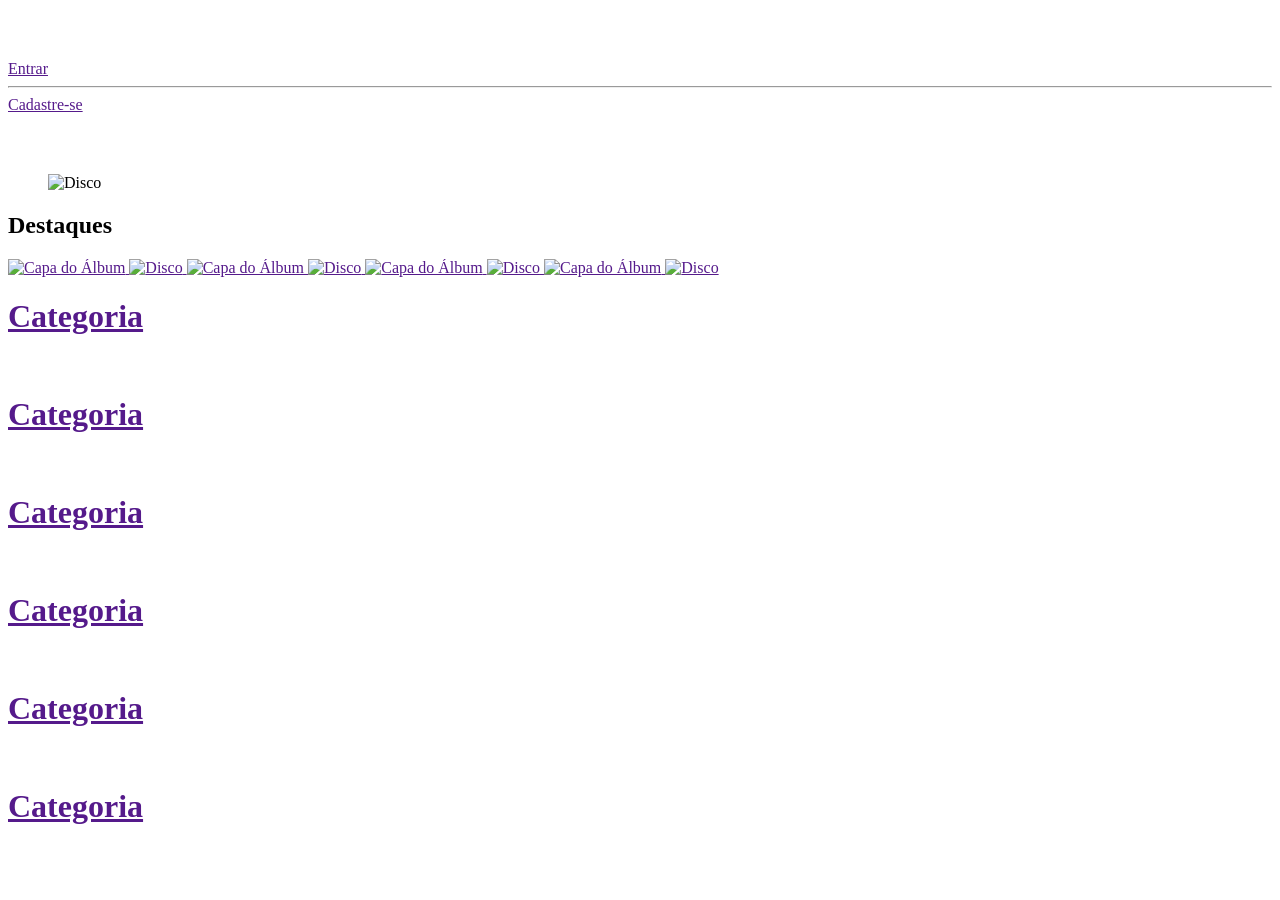
==== index.html @ eae00b63 "Add index.html com a estrutura da página principal" ====
<!DOCTYPE html>
<html lang="pt-br">

<head>
    <meta charset="UTF-8">
    <meta name="viewport" content="width=device-width, initial-scale=1.0">

    <title>Disco</title>
</head>

<body>

    <header>
        <figure>
            <img src="src/icons/Menu.svg" alt="Menu">
        </figure>

        <section class="conta">
            <section class="login">
                <a href="">Entrar</a>
                <hr>
                <a href="">Cadastre-se</a>
            </section>

            <figure>
                <img src="src/icons/Carrinho.svg" alt="Carrinho">
            </figure>
        </section>
    </header>

    <figure>
        <img src="" alt="Disco">
    </figure>

    <section class="hero">

        <h1>Destaques</h1>

        <nav>

            <a href="" class="hero-disco">
                <img src="" alt="Capa do Álbum">
                <img src="" alt="Disco">
            </a>

            <a href="" class="hero-disco">
                <img src="" alt="Capa do Álbum">
                <img src="" alt="Disco">
            </a>

            <a href="" class="hero-disco">
                <img src="" alt="Capa do Álbum">
                <img src="" alt="Disco">
            </a>

            <a href="" class="hero-disco">
                <img src="" alt="Capa do Álbum">
                <img src="" alt="Disco">
            </a>

        </nav>

    </section>

    <main class="categorias">

        <a href="" class="categoria">
            <h1>Categoria</h1>
            <img src="" alt="">
        </a>

        <a href="" class="categoria">
            <h1>Categoria</h1>
            <img src="" alt="">
        </a>

        <a href="" class="categoria">
            <h1>Categoria</h1>
            <img src="" alt="">
        </a>

        <a href="" class="categoria">
            <h1>Categoria</h1>
            <img src="" alt="">
        </a>

        <a href="" class="categoria">
            <h1>Categoria</h1>
            <img src="" alt="">
        </a>

        <a href="" class="categoria">
            <h1>Categoria</h1>
            <img src="" alt="">
        </a>
    </main>

</body>

</html>
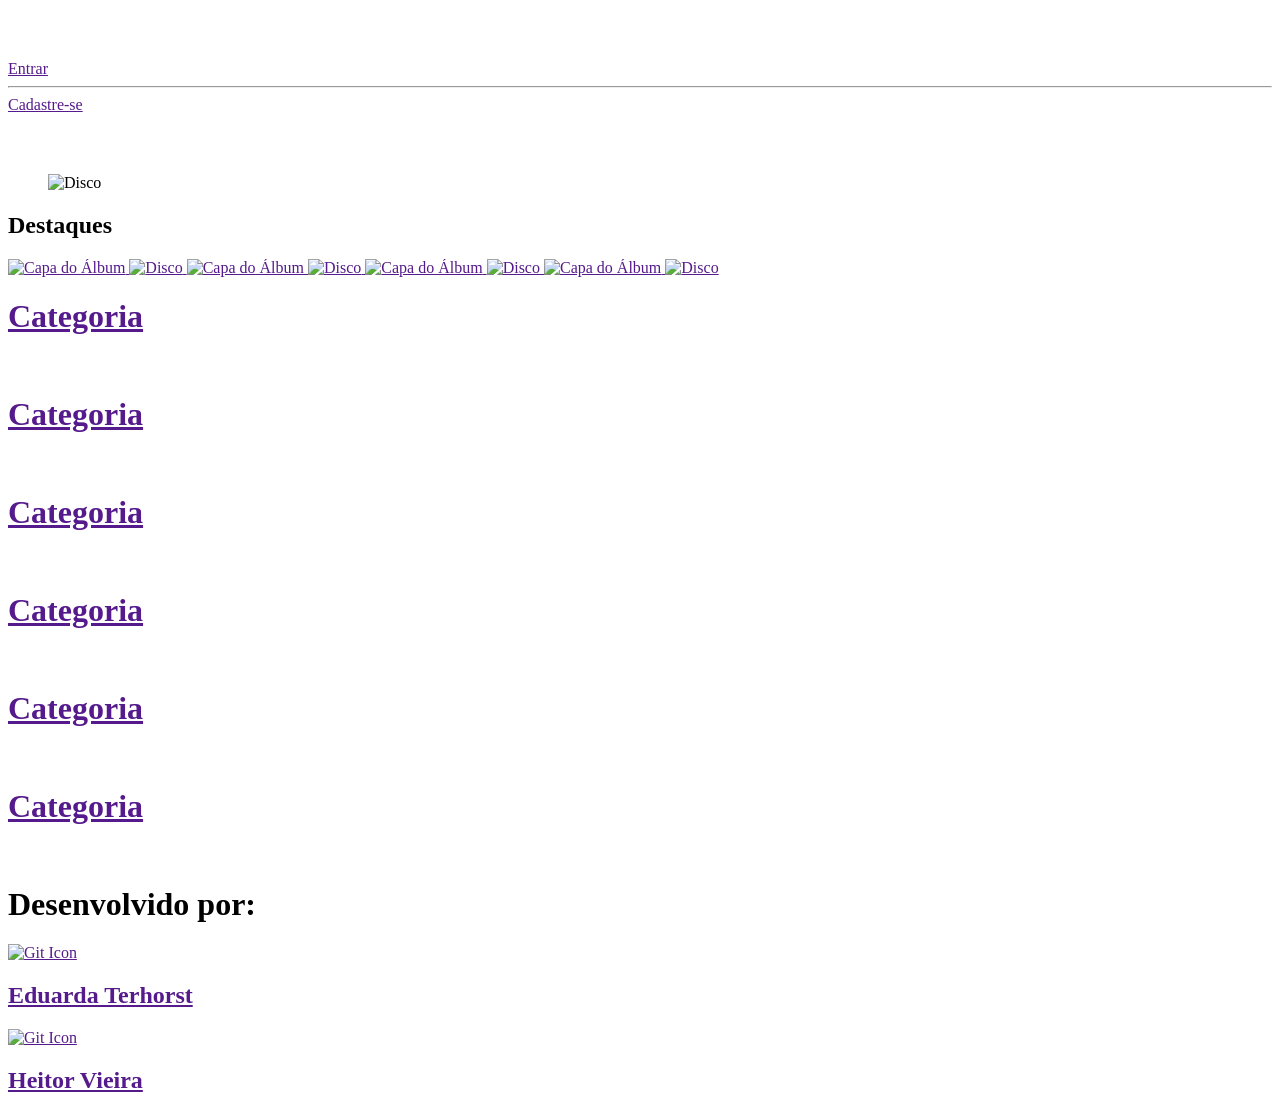
==== commit 5d55f3e9: "Add tag footer no indext.html" ====
--- a/index.html
+++ b/index.html
@@ -95,6 +95,24 @@
         </a>
     </main>
 
+    <footer>
+        <h1>Desenvolvido por:</h1>
+
+        <section class="devs">
+
+            <a href="" class="dev-card">
+                <img src="" alt="Git Icon">
+                <h2>Eduarda Terhorst</h2>
+            </a>
+
+            <a href="" class="dev-card">
+                <img src="" alt="Git Icon">
+                <h2>Heitor Vieira</h2>
+            </a>
+
+        </section>
+    </footer>
+
 </body>
 
 </html>
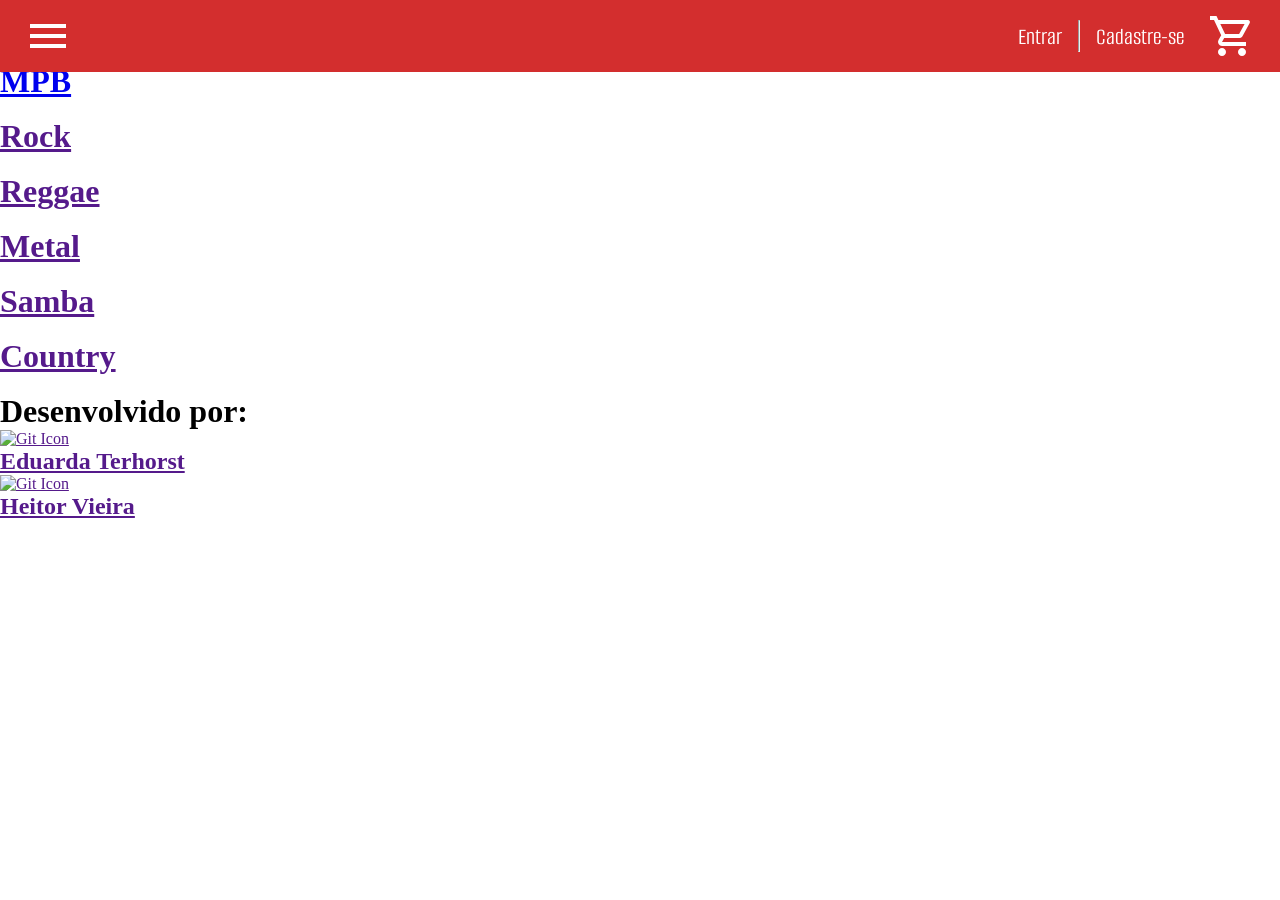
==== commit 0b260bcc: "Feat: Estilização do Cabeçalho da página principal; Fix: Inserção da classe na figura do disco; Fix:" ====
--- a/index.html
+++ b/index.html
@@ -4,6 +4,7 @@
 <head>
     <meta charset="UTF-8">
     <meta name="viewport" content="width=device-width, initial-scale=1.0">
+    <link rel="stylesheet" href="src/styles/index.css">
 
     <title>Disco</title>
 </head>
@@ -28,7 +29,7 @@
         </section>
     </header>
 
-    <figure>
+    <figure class="disco">
         <img src="" alt="Disco">
     </figure>
 
@@ -64,33 +65,33 @@
 
     <main class="categorias">
 
-        <a href="" class="categoria">
-            <h1>Categoria</h1>
+        <a href="categorias.html" class="categoria">
+            <h1>MPB</h1>
             <img src="" alt="">
         </a>
 
         <a href="" class="categoria">
-            <h1>Categoria</h1>
+            <h1>Rock</h1>
             <img src="" alt="">
         </a>
 
         <a href="" class="categoria">
-            <h1>Categoria</h1>
+            <h1>Reggae</h1>
             <img src="" alt="">
         </a>
 
         <a href="" class="categoria">
-            <h1>Categoria</h1>
+            <h1>Metal</h1>
             <img src="" alt="">
         </a>
 
         <a href="" class="categoria">
-            <h1>Categoria</h1>
+            <h1>Samba</h1>
             <img src="" alt="">
         </a>
 
         <a href="" class="categoria">
-            <h1>Categoria</h1>
+            <h1>Country</h1>
             <img src="" alt="">
         </a>
     </main>
--- a/src/styles/index.css
+++ b/src/styles/index.css
@@ -0,0 +1,82 @@
+@import url('https://fonts.googleapis.com/css2?family=Alumni+Sans:ital,wght@0,100..900;1,100..900&display=swap');
+
+:root {
+
+    --main-red: #D32E2E;
+    --background-sand: #F9E7BF;
+
+    --bold: Fugaz One;
+    --light: Alumni Sans;
+
+}
+
+
+* {
+    margin: 0;
+    padding: 0;
+    box-sizing: border-box;
+}
+
+
+header {
+
+    width: 100dvw;
+    height: 8dvh;
+
+    padding: 0.75rem 1.5rem;
+
+    position: fixed;
+
+    display: flex;
+    flex-direction: row;
+
+    justify-content: space-between;
+    align-items: center;
+
+    background-color: var(--main-red);
+
+    figure {
+
+        height: 3rem;
+        width: 3rem;
+
+        img {
+            height: 100%;
+            width: 100%;
+        }
+
+    }
+
+    .conta {
+
+        display: flex;
+        flex-direction: row;
+
+        align-items: center;
+
+        gap: 1.5rem;
+
+        .login {
+
+            display: flex;
+            flex-direction: row;
+
+            align-items: center;
+
+            gap: 1rem;
+
+            a{
+                color: white;
+                text-decoration: none;
+                font-size: 1.5rem;
+                font-family: var(--light);
+            }
+
+            hr{
+                height: 2rem;
+            }
+
+        }
+
+    }
+}
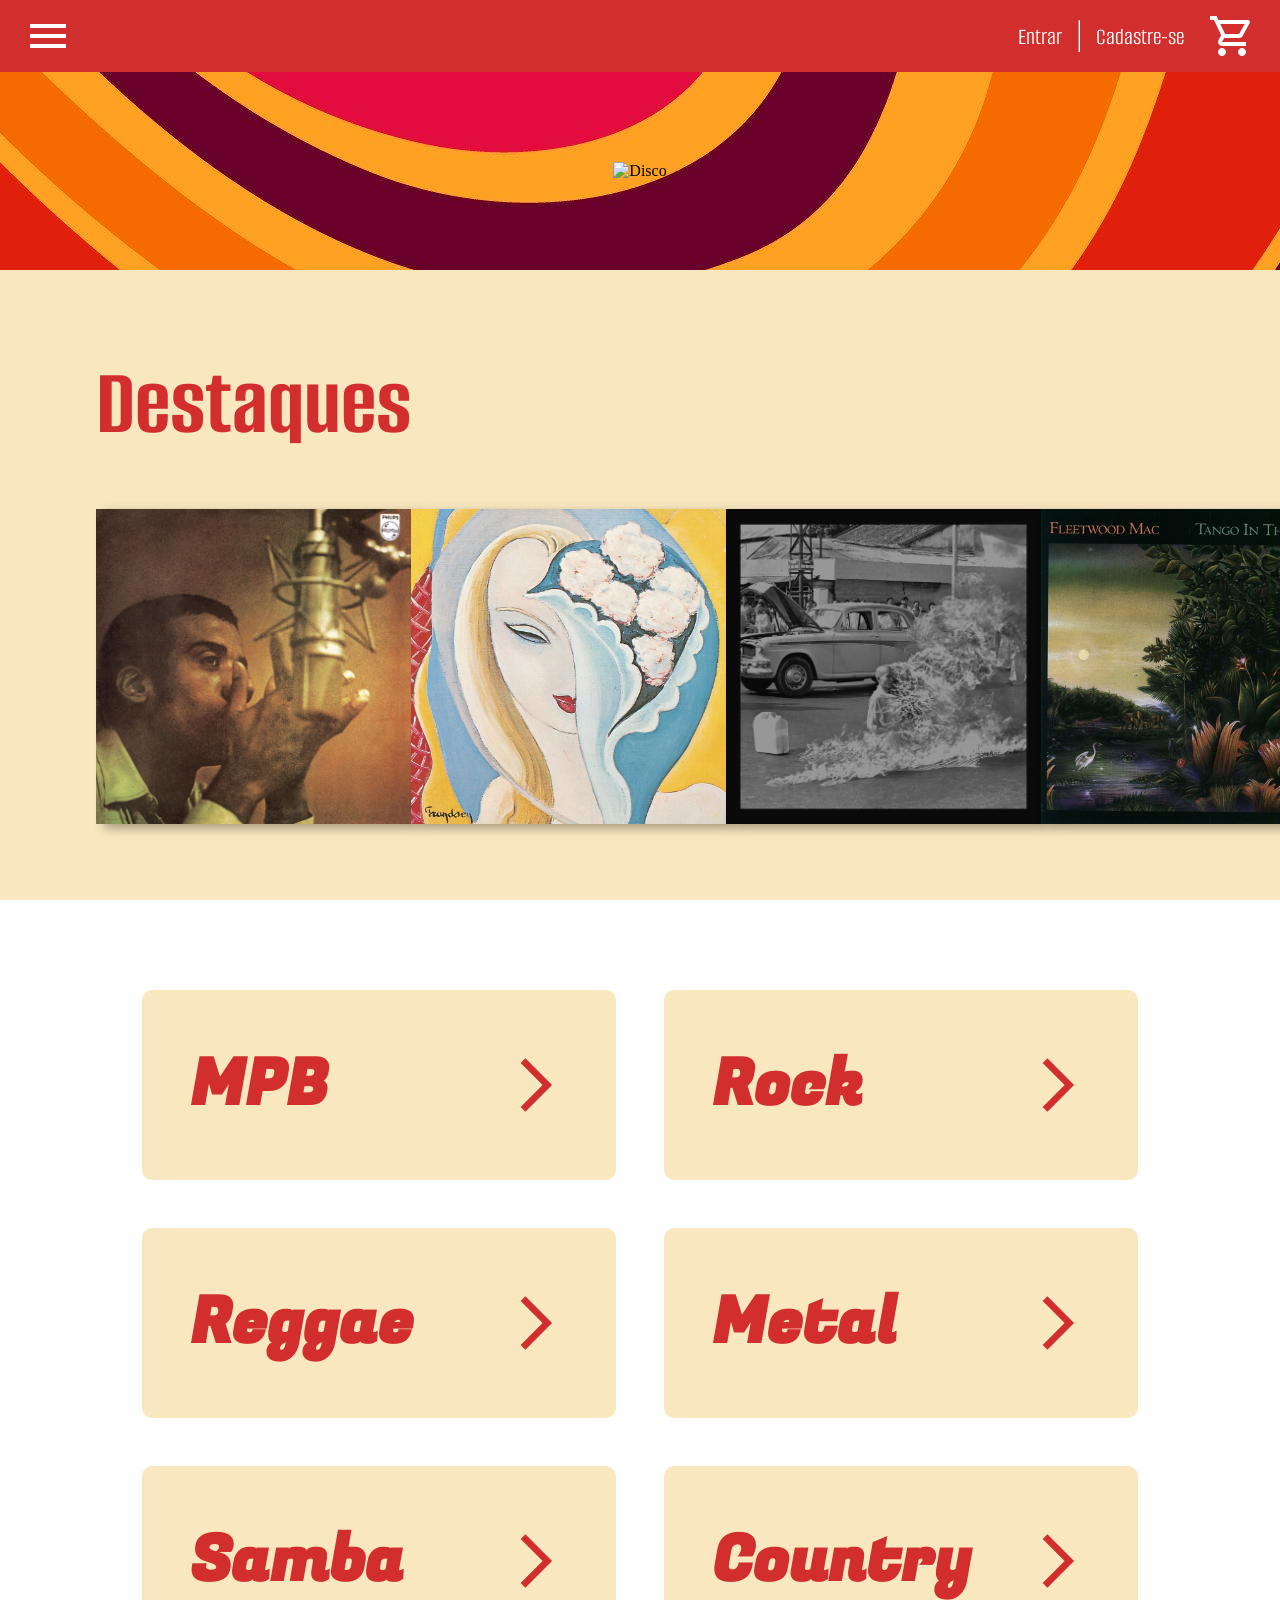
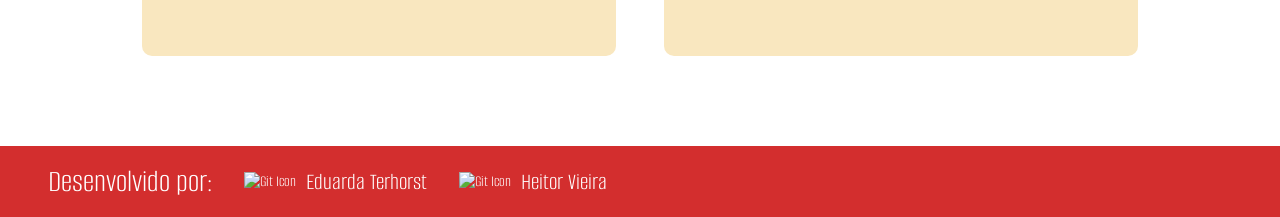
==== commit bb9290f5: "Fix: Reorganização dos arquivos; Feat: Criação do arquivo categoria.html; Fix: Ajustes de acessibili" ====
--- a/index.html
+++ b/index.html
@@ -4,7 +4,7 @@
 <head>
     <meta charset="UTF-8">
     <meta name="viewport" content="width=device-width, initial-scale=1.0">
-    <link rel="stylesheet" href="src/styles/index.css">
+    <link rel="stylesheet" href="src/index.css">
 
     <title>Disco</title>
 </head>
@@ -12,9 +12,11 @@
 <body>
 
     <header>
-        <figure>
-            <img src="src/icons/Menu.svg" alt="Menu">
-        </figure>
+        <a href="">
+            <figure>
+                <img src="src/icons/Menu.svg" alt="Menu">
+            </figure>
+        </a>
 
         <section class="conta">
             <section class="login">
@@ -23,13 +25,15 @@
                 <a href="">Cadastre-se</a>
             </section>
 
-            <figure>
-                <img src="src/icons/Carrinho.svg" alt="Carrinho">
-            </figure>
+            <a href="">
+                <figure>
+                    <img src="src/icons/Carrinho.svg" alt="Carrinho">
+                </figure>
+            </a>
         </section>
     </header>
 
-    <figure class="disco">
+    <figure class="logo">
         <img src="" alt="Disco">
     </figure>
 
@@ -40,23 +44,25 @@
         <nav>
 
             <a href="" class="hero-disco">
-                <img src="" alt="Capa do Álbum">
-                <img src="" alt="Disco">
+                <img class="hero-disco-capa" src="src\covers\Força Bruta - Jorge Ben Jor.jpg" alt="Capa do Álbum">
+                <img class="hero-disco-disco" src="src/general/DiscoMockup.png" alt="Disco">
             </a>
 
             <a href="" class="hero-disco">
-                <img src="" alt="Capa do Álbum">
-                <img src="" alt="Disco">
+                <img class="hero-disco-capa" src="src\covers\Layla - Derek and The Dominos.jpg" alt="Capa do Álbum">
+                <img class="hero-disco-disco" src="src/general/DiscoMockup.png" alt="Disco">
             </a>
 
             <a href="" class="hero-disco">
-                <img src="" alt="Capa do Álbum">
-                <img src="" alt="Disco">
+                <img class="hero-disco-capa" src="src\covers\Rage Against The Machine - Rage Against The Machine.jpg"
+                    alt="Capa do Álbum">
+                <img class="hero-disco-disco" src="src/general/DiscoMockup.png" alt="Disco">
             </a>
 
             <a href="" class="hero-disco">
-                <img src="" alt="Capa do Álbum">
-                <img src="" alt="Disco">
+                <img class="hero-disco-disco" src="src/general/DiscoMockup.png" alt="Disco">
+                <img class="hero-disco-capa" src="src\covers\Tango In The Night - Fleetwood Mac.jpg"
+                    alt="Capa do Álbum">
             </a>
 
         </nav>
@@ -67,32 +73,44 @@
 
         <a href="categorias.html" class="categoria">
             <h1>MPB</h1>
-            <img src="" alt="">
+            <svg xmlns="http://www.w3.org/2000/svg" height="24px" viewBox="0 -960 960 960">
+                <path d="m321-80-71-71 329-329-329-329 71-71 400 400L321-80Z" />
+            </svg>
         </a>
 
         <a href="" class="categoria">
             <h1>Rock</h1>
-            <img src="" alt="">
+            <svg xmlns="http://www.w3.org/2000/svg" height="24px" viewBox="0 -960 960 960">
+                <path d="m321-80-71-71 329-329-329-329 71-71 400 400L321-80Z" />
+            </svg>
         </a>
 
         <a href="" class="categoria">
             <h1>Reggae</h1>
-            <img src="" alt="">
+            <svg xmlns="http://www.w3.org/2000/svg" height="24px" viewBox="0 -960 960 960">
+                <path d="m321-80-71-71 329-329-329-329 71-71 400 400L321-80Z" />
+            </svg>
         </a>
 
         <a href="" class="categoria">
             <h1>Metal</h1>
-            <img src="" alt="">
+            <svg xmlns="http://www.w3.org/2000/svg" height="24px" viewBox="0 -960 960 960">
+                <path d="m321-80-71-71 329-329-329-329 71-71 400 400L321-80Z" />
+            </svg>
         </a>
 
         <a href="" class="categoria">
             <h1>Samba</h1>
-            <img src="" alt="">
+            <svg xmlns="http://www.w3.org/2000/svg" height="24px" viewBox="0 -960 960 960">
+                <path d="m321-80-71-71 329-329-329-329 71-71 400 400L321-80Z" />
+            </svg>
         </a>
 
         <a href="" class="categoria">
             <h1>Country</h1>
-            <img src="" alt="">
+            <svg xmlns="http://www.w3.org/2000/svg" height="24px" viewBox="0 -960 960 960">
+                <path d="m321-80-71-71 329-329-329-329 71-71 400 400L321-80Z" />
+            </svg>
         </a>
     </main>
 
--- a/src/index.css
+++ b/src/index.css
@@ -0,0 +1,299 @@
+@import url('https://fonts.googleapis.com/css2?family=Alumni+Sans:ital,wght@0,100..900;1,100..900&family=Fugaz+One&display=swap');
+
+:root {
+
+    --main-red: #D32E2E;
+    --background-sand: #F9E7BF;
+
+    --bold: Fugaz One;
+    --light: Alumni Sans;
+
+}
+
+
+* {
+    margin: 0;
+    padding: 0;
+    box-sizing: border-box;
+}
+
+body {
+    background-image: url("./general/Background.jpg");
+    background-attachment: fixed;
+}
+
+
+header {
+
+    width: 100%;
+    height: 8vh;
+
+    padding: 0.75rem 1.5rem;
+
+    position: fixed;
+
+    z-index: 99;
+
+    display: flex;
+    flex-direction: row;
+
+    justify-content: space-between;
+    align-items: center;
+
+    background-color: var(--main-red);
+
+    figure {
+
+        height: 3rem;
+        width: 3rem;
+
+        img {
+            height: 100%;
+            width: 100%;
+        }
+
+    }
+
+    .conta {
+
+        display: flex;
+        flex-direction: row;
+
+        align-items: center;
+
+        gap: 1.5rem;
+
+        .login {
+
+            display: flex;
+            flex-direction: row;
+
+            align-items: center;
+
+            gap: 1rem;
+
+            a {
+                color: white;
+                text-decoration: none;
+                font-size: 1.5rem;
+                font-family: var(--light);
+            }
+
+            hr {
+                height: 2rem;
+            }
+
+        }
+
+    }
+}
+
+.logo{
+    height: 30vh;
+
+    padding-top: 8dvh;
+
+    display: flex;
+    flex-direction: row;
+
+    justify-content: center;
+    align-items: center;
+}
+
+.hero {
+    width: 100%;
+    height: 70vh;
+
+    display: flex;
+    flex-direction: column;
+    justify-content: center;
+
+    gap: 3rem;
+
+    padding: 0rem 6rem;
+
+    background-color: var(--background-sand);
+
+    h1 {
+        font-family: var(--light);
+        font-size: 6rem;
+        color: var(--main-red);
+    }
+
+    nav {
+        height: 50%;
+        width: 80vw;
+
+        display: flex;
+        flex-direction: row;
+
+        justify-content: space-between;
+
+
+    }
+}
+
+.hero-disco {
+
+    position: relative;
+
+    height: 100%;
+    aspect-ratio: 1;
+
+    display: flex;
+    flex-direction: row;
+
+    .hero-disco-capa {
+        position: relative;
+        z-index: 2;
+
+        box-shadow: 8px 4px 10px rgba(0, 0, 0, 0.35);
+    }
+
+    .hero-disco-disco {
+
+        position: absolute;
+
+        top: 0;
+        left: 0;
+
+        height: 100%;
+
+        transform: translateX(30%);
+
+    }
+
+}
+
+.hero-disco:hover {
+
+    position: relative;
+    top: -8px;
+    left: -4px;
+
+    z-index: 3;
+
+    .hero-disco-capa {
+        position: relative;
+        z-index: 4;
+
+        box-shadow: 12px 8px 10px rgba(0, 0, 0, 0.35);
+    }
+
+    .hero-disco-disco {
+
+        position: absolute;
+
+        top: 0;
+        left: 0;
+
+        height: 100%;
+
+        transform: translateX(40%);
+
+
+    }
+
+}
+
+.categorias {
+
+    width: 100%;
+
+    display: flex;
+    justify-content: center;
+    align-items: center;
+
+    flex-wrap: wrap;
+
+    gap: 3rem;
+
+    padding: 10vh 0rem;
+
+    .categoria {
+
+        width: 37vw;
+
+        border-radius: 10px;
+
+        padding: 3rem;
+
+        display: flex;
+        align-items: center;
+        justify-content: space-between;
+
+        background-color: var(--background-sand);
+
+        text-decoration: none;
+
+        h1 {
+            font-family: var(--bold);
+            font-size: 4rem;
+
+            color: var(--main-red);
+        }
+
+        svg {
+
+            height: 4rem;
+            fill: var(--main-red);
+
+        }
+
+
+    }
+}
+
+.categoria:hover {
+
+    position: relative;
+    top: -8px;
+    left: -4px;
+
+    box-shadow: 0px 4px 10px rgba(0, 0, 0, 0.35);
+}
+
+footer {
+
+    padding: 1rem 3rem;
+    flex-direction: row;
+
+    display: flex;
+    flex-direction: row;
+
+    align-items: center;
+
+    gap: 2rem;
+
+    background-color: var(--main-red);
+
+    .devs {
+
+        display: flex;
+        flex-direction: row;
+
+        gap: 2rem;
+
+        .dev-card {
+
+            gap: 10px;
+
+            text-decoration: none;
+
+        }
+    }
+
+}
+
+footer * {
+
+    display: flex;
+    flex-direction: row;
+
+    align-items: center;
+
+    color: white;
+
+    font-family: var(--light);
+    font-weight: 300;
+}
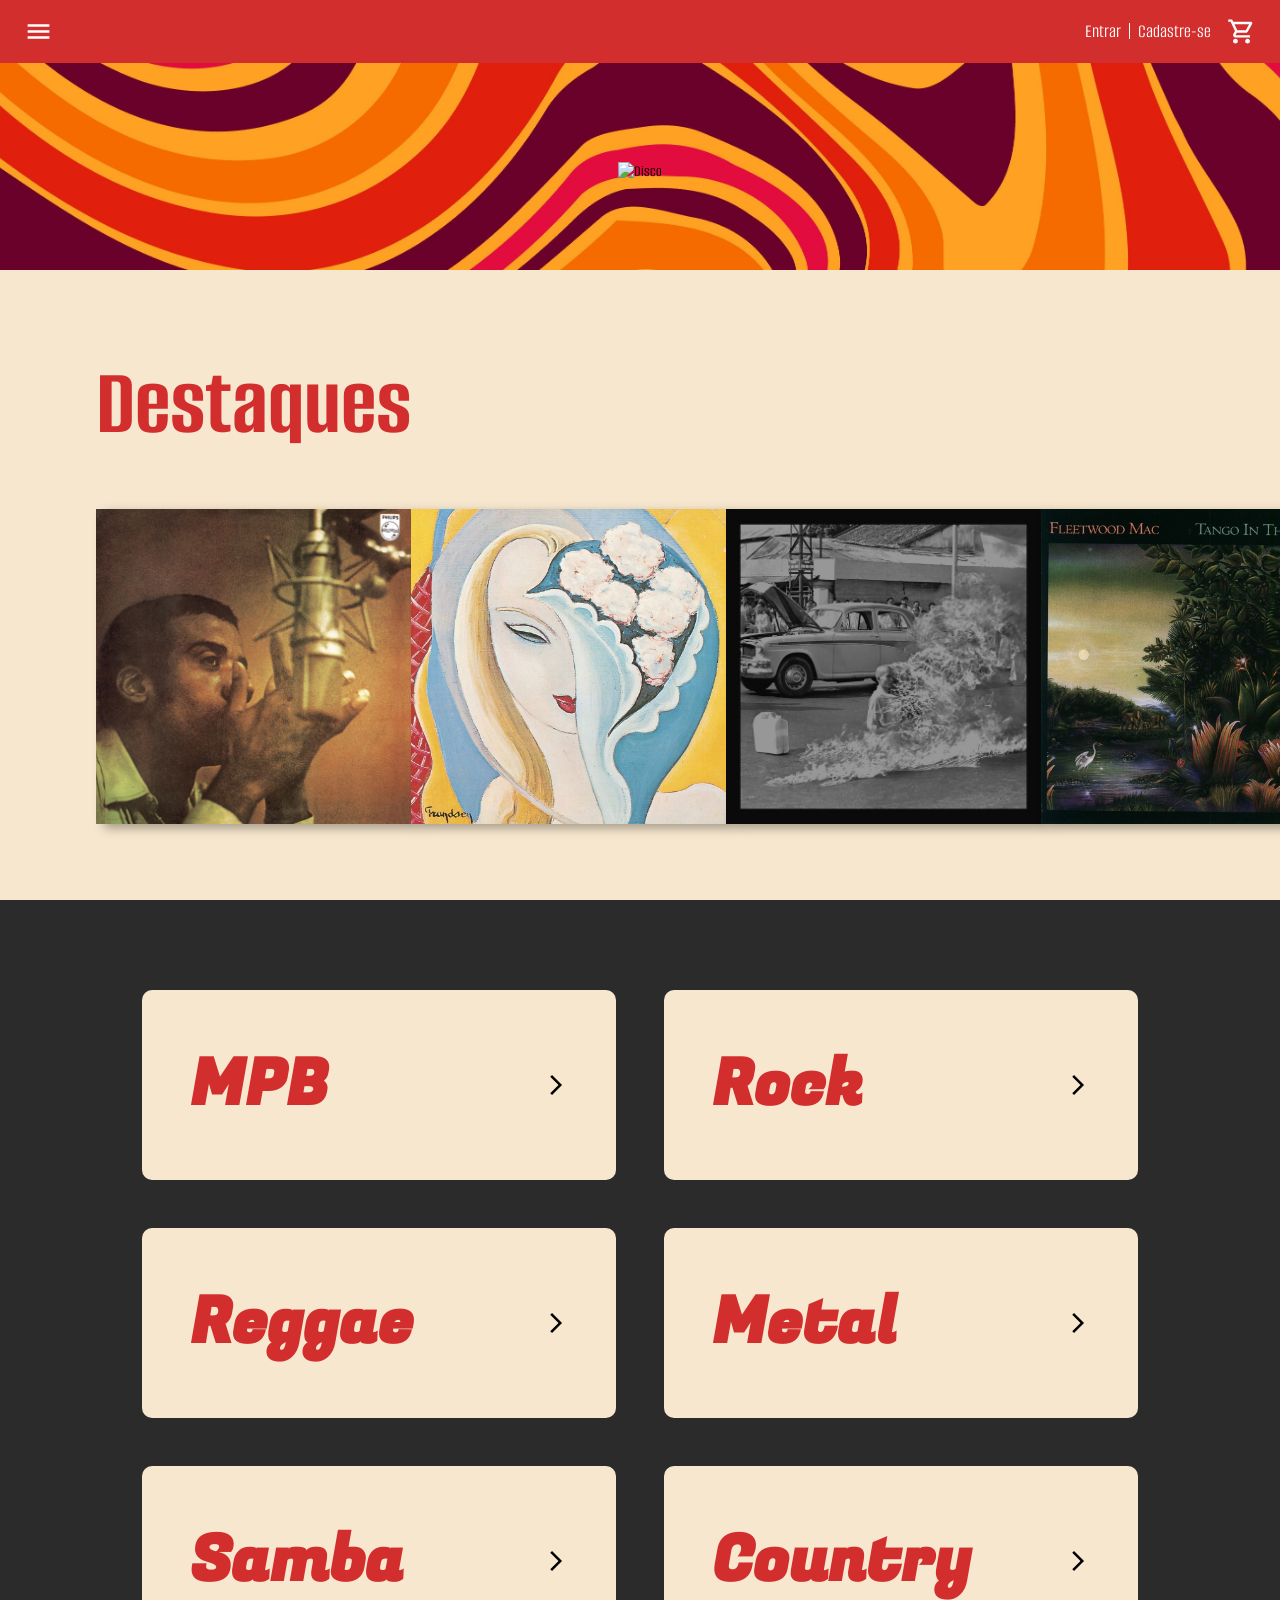
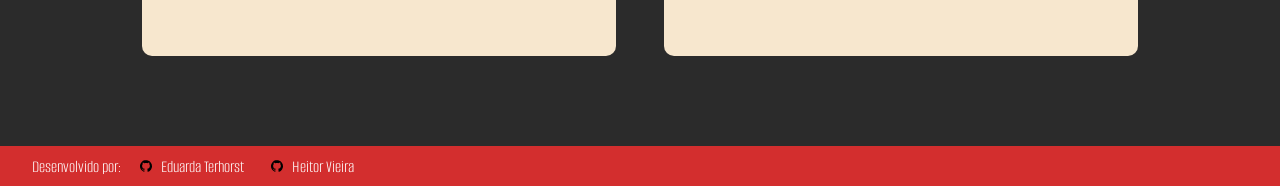
==== commit bba88538: "feat: Criação da pagina de produtos" ====
--- a/index.html
+++ b/index.html
@@ -4,7 +4,7 @@
 <head>
     <meta charset="UTF-8">
     <meta name="viewport" content="width=device-width, initial-scale=1.0">
-    <link rel="stylesheet" href="src/index.css">
+    <link rel="stylesheet" href="css/index.css">
 
     <title>Disco</title>
 </head>
@@ -116,20 +116,16 @@
 
     <footer>
         <h1>Desenvolvido por:</h1>
-
-        <section class="devs">
-
-            <a href="" class="dev-card">
-                <img src="" alt="Git Icon">
+        <div class="devs">
+            <a href="#" class="dev-card">
+                <img src="src/icons/github.svg" alt="GitHub" class="github-icon">
                 <h2>Eduarda Terhorst</h2>
             </a>
-
-            <a href="" class="dev-card">
-                <img src="" alt="Git Icon">
+            <a href="#" class="dev-card">
+                <img src="src/icons/github.svg" alt="GitHub" class="github-icon">
                 <h2>Heitor Vieira</h2>
             </a>
-
-        </section>
+        </div>
     </footer>
 
 </body>
--- a/css/index.css
+++ b/css/index.css
@@ -0,0 +1,430 @@
+@import url('https://fonts.googleapis.com/css2?family=Alumni+Sans:ital,wght@0,100..900;1,100..900&family=Fugaz+One&display=swap');
+
+:root {
+    --main-red: #D32E2E;
+    --main-red-hover: #b52323;
+    --background-sand: #F7E7CE;
+    --background-sand-dark: #EAD9BD;
+
+    --bold: 'Fugaz One', cursive, sans-serif;
+    --light: 'Alumni Sans', sans-serif;
+}
+
+* {
+    margin: 0;
+    padding: 0;
+    box-sizing: border-box;
+}
+
+body {
+    background-image: url("../src/general/Background.jpg");
+    
+    background-size: cover;
+    background-position: center;
+    background-repeat: no-repeat;
+    background-attachment: fixed;
+    background-color: #2b2b2b;
+    
+    font-family: var(--light);
+    min-height: 100vh;
+    display: flex;
+    flex-direction: column;
+}
+
+/*global*/
+
+header {
+    width: 100%;
+    height: 7vh;
+    min-height: 48px;
+    padding: 0 1.5rem;
+    position: fixed;
+    top: 0;
+    left: 0;
+    z-index: 99;
+    display: flex;
+    justify-content: space-between;
+    align-items: center;
+    background-color: var(--main-red);
+}
+
+header figure {
+    height: 1.8rem;
+    width: 1.8rem;
+    display: flex;
+    align-items: center;
+    justify-content: center;
+}
+
+header figure img {
+    height: 100%;
+    width: 100%;
+    object-fit: contain;
+}
+
+header .conta {
+    display: flex;
+    align-items: center;
+    gap: 1rem;
+}
+
+header .conta .login {
+    display: flex;
+    align-items: center;
+    gap: 0.5rem;
+}
+
+header .conta .login a {
+    color: white;
+    text-decoration: none;
+    font-size: 1.2rem;
+    font-family: var(--light);
+}
+
+header .conta .login hr {
+    height: 1rem;
+    border: none;
+    border-left: 1px solid white;
+}
+
+/*index*/
+.logo {
+    height: 30vh;
+    padding-top: 8vh;
+    display: flex;
+    justify-content: center;
+    align-items: center;
+}
+
+.hero {
+    width: 100%;
+    height: 70vh;
+    display: flex;
+    flex-direction: column;
+    justify-content: center;
+    gap: 3rem;
+    padding: 0rem 6rem;
+    background-color: var(--background-sand);
+}
+
+.hero h1 {
+    font-family: var(--light);
+    font-size: 6rem;
+    color: var(--main-red);
+}
+
+.hero nav {
+    height: 50%;
+    width: 80vw;
+    display: flex;
+    justify-content: space-between;
+}
+
+.hero-disco {
+    position: relative;
+    height: 100%;
+    aspect-ratio: 1;
+    display: flex;
+}
+
+.hero-disco .hero-disco-capa {
+    position: relative;
+    z-index: 2;
+    box-shadow: 8px 4px 10px rgba(0, 0, 0, 0.35);
+}
+
+.hero-disco .hero-disco-disco {
+    position: absolute;
+    top: 0;
+    left: 0;
+    height: 100%;
+    transform: translateX(30%);
+}
+
+.categorias {
+    width: 100%;
+    display: flex;
+    justify-content: center;
+    align-items: center;
+    flex-wrap: wrap;
+    gap: 3rem;
+    padding: 10vh 0rem;
+}
+
+.categorias .categoria {
+    width: 37vw;
+    border-radius: 10px;
+    padding: 3rem;
+    display: flex;
+    align-items: center;
+    justify-content: space-between;
+    background-color: var(--background-sand);
+    text-decoration: none;
+}
+
+.categorias .categoria h1 {
+    font-family: var(--bold);
+    font-size: 4rem;
+    color: var(--main-red);
+}
+
+/*rodape*/
+footer {
+    padding: 0.6rem 2rem;
+    display: flex;
+    align-items: center;
+    gap: 1rem;
+    background-color: var(--main-red);
+    margin-top: auto;
+    width: 100%;
+}
+
+footer h1 {
+    color: white;
+    font-family: var(--light);
+    font-weight: 300;
+    font-size: 1.1rem;
+}
+
+footer .devs {
+    display: flex;
+    gap: 1.5rem;
+}
+
+footer .devs .dev-card {
+    display: flex;
+    align-items: center;
+    gap: 6px;
+    text-decoration: none;
+    color: white;
+    font-family: var(--light);
+}
+
+footer .devs .dev-card h2 {
+    font-size: 1.1rem;
+    font-weight: 300;
+}
+
+footer img.github-icon {
+    width: 18px !important;
+    height: 18px !important;
+    object-fit: contain;
+}
+
+/*produto*/
+.produto-container {
+    width: 100%;
+    flex: 1;
+    display: flex;
+    justify-content: center;
+    align-items: center;
+    padding: 5rem 1rem 2rem 1rem;
+}
+
+.produto-card {
+    background-color: var(--background-sand);
+    width: 100%;
+    max-width: 850px;
+    padding: 2rem;
+    display: grid;
+    grid-template-columns: 1fr;
+    gap: 2rem;
+    border-radius: 4px;
+}
+
+/* Coluna Esquerda */
+.produto-imagem img {
+    width: 100%;
+    aspect-ratio: 1;
+    object-fit: cover;
+}
+
+/* Coluna Direita */
+.produto-detalhes {
+    display: flex;
+    flex-direction: column;
+}
+
+.produto-header h1 {
+    font-family: var(--bold);
+    font-size: 2.5rem;
+    color: #000;
+    line-height: 1;
+}
+
+.produto-header h2 {
+    font-family: var(--light);
+    font-size: 1.2rem;
+    color: #444;
+    margin-bottom: 0.8rem;
+}
+
+/* Descrição e Especificações */
+.produto-descricao {
+    font-size: 1.1rem;
+    color: #333;
+    line-height: 1.2;
+    margin-bottom: 0.8rem;
+}
+
+.especificacoes-box {
+    margin-bottom: 0.8rem;
+}
+
+.especificacoes-box h3 {
+    font-size: 1.1rem;
+    color: var(--main-red);
+    font-weight: bold;
+    margin-bottom: 0.3rem;
+}
+
+.especificacoes-box ul {
+    list-style: disc;
+    padding-left: 1.2rem;
+}
+
+.especificacoes-box li {
+    font-size: 1.05rem;
+    color: #222;
+}
+
+/* Formas de Pagamento*/
+.formas-pagamento {
+    background-color: var(--background-sand-dark);
+    padding: 0.8rem;
+    border-radius: 6px;
+    margin-bottom: 0.8rem;
+}
+
+.formas-pagamento h3 {
+    font-size: 1.1rem;
+    color: var(--main-red);
+    font-weight: 400;
+    margin-bottom: 0.4rem;
+}
+
+.pagamento-list {
+    display: flex;
+    gap: 1rem;
+}
+
+.pagamento-option {
+    display: flex;
+    align-items: center;
+    gap: 0.4rem;
+    font-size: 1rem;
+    color: #333;
+    cursor: pointer;
+}
+
+.pagamento-option input[type="radio"] {
+    display: none;
+}
+
+.custom-radio {
+    width: 12px;
+    height: 12px;
+    border-radius: 50%;
+    background-color: #D1C1A5;
+    display: inline-block;
+}
+
+.pagamento-option input[type="radio"]:checked + .custom-radio {
+    background-color: var(--main-red);
+}
+
+/* Frete */
+.frete-box {
+    display: flex;
+    gap: 0.5rem;
+    margin-bottom: 1rem;
+}
+
+.frete-box input {
+    flex: 1;
+    padding: 0.4rem 0.8rem;
+    border: none;
+    background-color: #E2D3B7;
+    font-family: var(--light);
+    font-size: 1.1rem;
+    outline: none;
+}
+
+.btn-calcular {
+    background-color: #B2A282;
+    border: none;
+    padding: 0.4rem 0.8rem;
+    border-radius: 6px;
+    color: white;
+    font-family: var(--light);
+    font-size: 1.1rem;
+    display: flex;
+    align-items: center;
+    gap: 0.4rem;
+    cursor: pointer;
+}
+
+.btn-calcular img {
+    height: 16px;
+}
+
+/* Preço e Botão Adicionar ao Carrinho */
+.compra-box {
+    display: flex;
+    justify-content: space-between;
+    align-items: flex-end;
+    margin-top: auto;
+}
+
+.preco-container {
+    display: flex;
+    flex-direction: column;
+}
+
+.preco-destaque {
+    font-family: var(--bold);
+    font-size: 2.2rem;
+    color: var(--main-red);
+    line-height: 1;
+}
+
+.preco-subtext {
+    font-size: 0.9rem;
+    color: #444;
+}
+
+.btn-compra-wrapper {
+    display: flex;
+    flex-direction: column;
+    align-items: center;
+}
+
+.btn-comprar {
+    background-color: var(--main-red);
+    color: white;
+    border: none;
+    font-family: var(--bold);
+    padding: 0.5rem 1rem;
+    border-radius: 6px;
+    font-size: 1rem;
+    cursor: pointer;
+    transition: background-color 0.2s;
+}
+
+.btn-comprar:hover {
+    background-color: var(--main-red-hover);
+}
+
+.estoque-subtext {
+    font-size: 0.8rem;
+    color: #333;
+    margin-top: 0.2rem;
+}
+
+/* Responsividade*/
+@media (min-width: 768px) {
+    .produto-card {
+        grid-template-columns: 1fr 1fr;
+        gap: 2rem;
+    }
+}
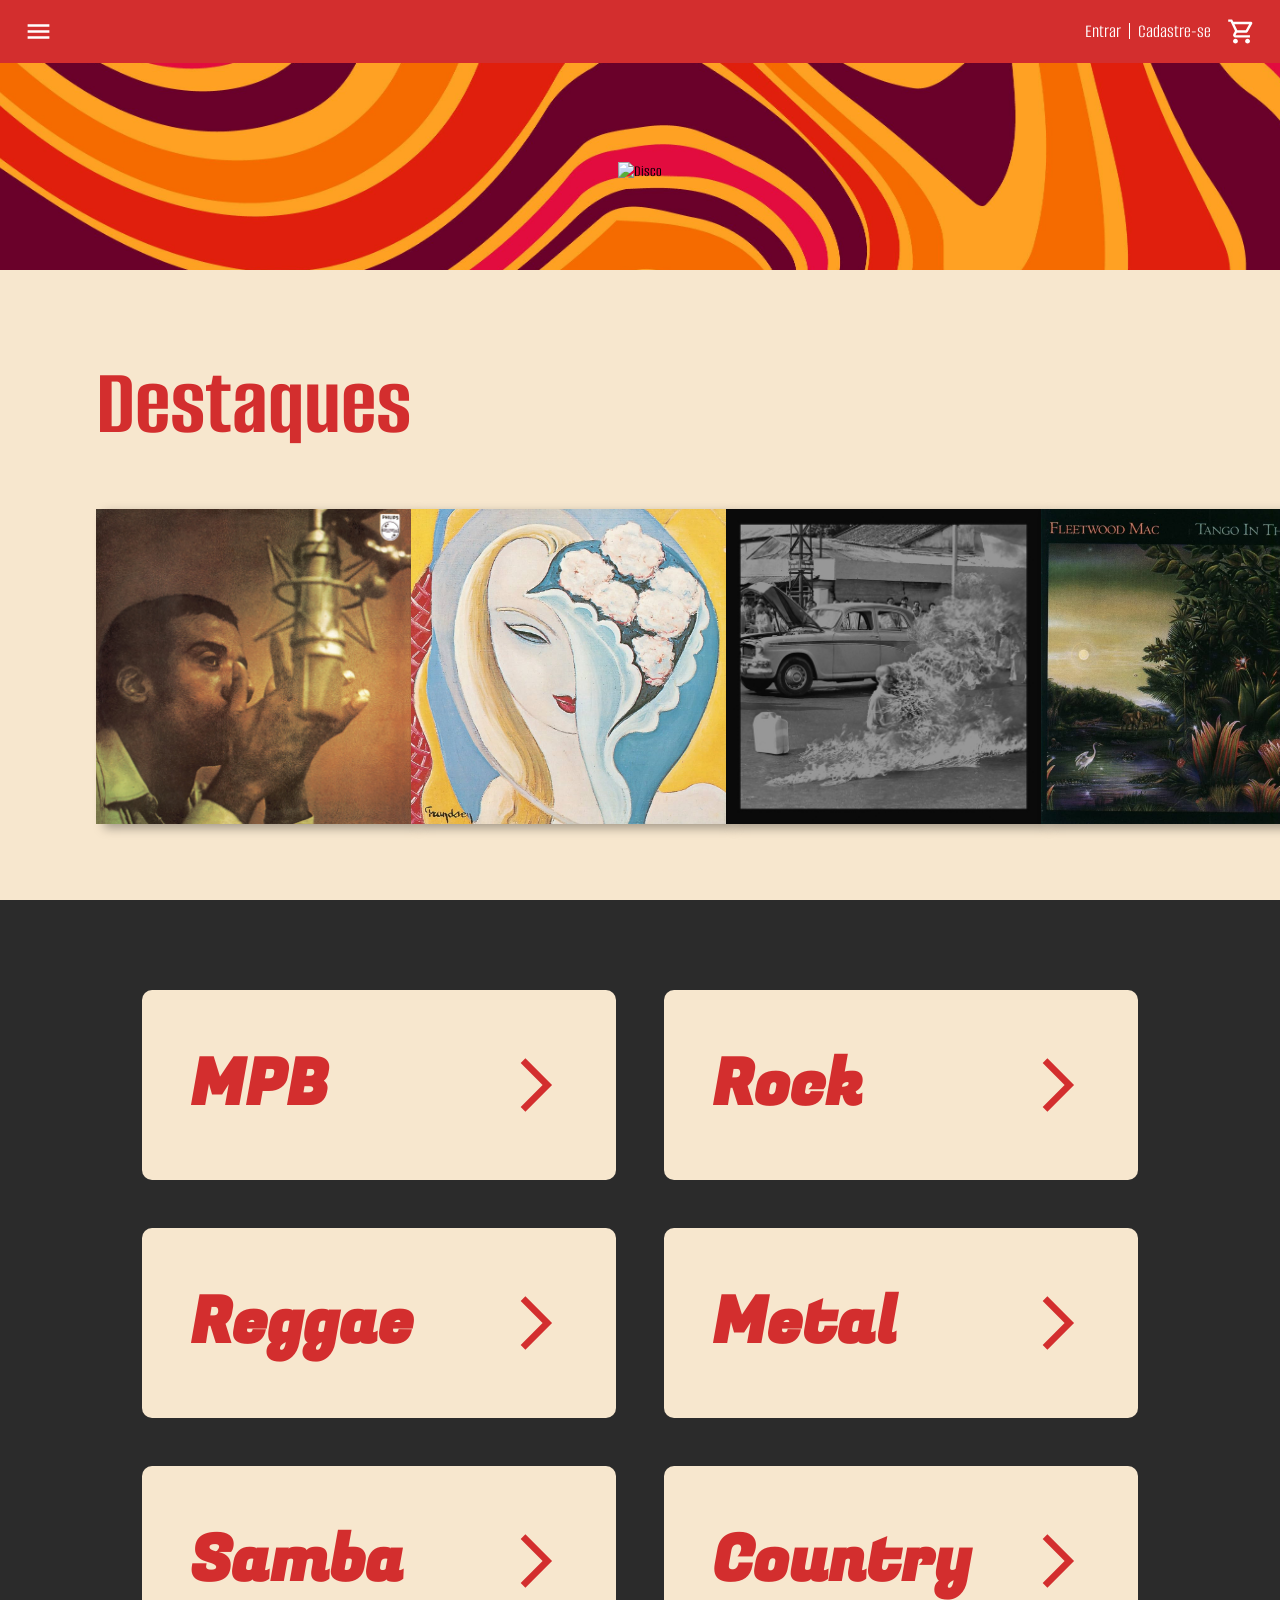
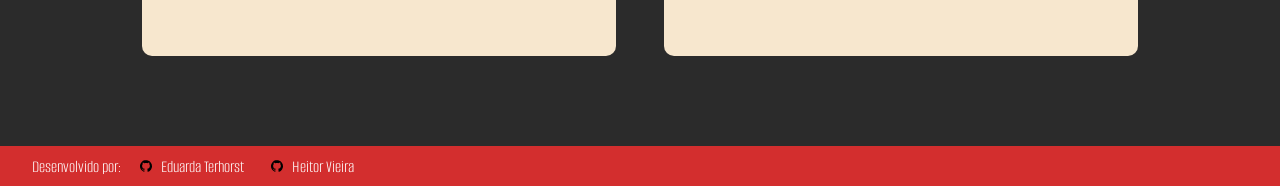
==== commit 52068487: "Feat: Estilização da página de categoria; Fix: Atualizaçãod e referencias entre páginas; Fix: Compor" ====
--- a/index.html
+++ b/index.html
@@ -43,23 +43,23 @@
 
         <nav>
 
-            <a href="" class="hero-disco">
+            <a href="produto.html" class="hero-disco">
                 <img class="hero-disco-capa" src="src\covers\Força Bruta - Jorge Ben Jor.jpg" alt="Capa do Álbum">
                 <img class="hero-disco-disco" src="src/general/DiscoMockup.png" alt="Disco">
             </a>
 
-            <a href="" class="hero-disco">
+            <a href="produto.html" class="hero-disco">
                 <img class="hero-disco-capa" src="src\covers\Layla - Derek and The Dominos.jpg" alt="Capa do Álbum">
                 <img class="hero-disco-disco" src="src/general/DiscoMockup.png" alt="Disco">
             </a>
 
-            <a href="" class="hero-disco">
+            <a href="produto.html" class="hero-disco">
                 <img class="hero-disco-capa" src="src\covers\Rage Against The Machine - Rage Against The Machine.jpg"
                     alt="Capa do Álbum">
                 <img class="hero-disco-disco" src="src/general/DiscoMockup.png" alt="Disco">
             </a>
 
-            <a href="" class="hero-disco">
+            <a href="produto.html" class="hero-disco">
                 <img class="hero-disco-disco" src="src/general/DiscoMockup.png" alt="Disco">
                 <img class="hero-disco-capa" src="src\covers\Tango In The Night - Fleetwood Mac.jpg"
                     alt="Capa do Álbum">
@@ -78,35 +78,35 @@
             </svg>
         </a>
 
-        <a href="" class="categoria">
+        <a href="categorias.html" class="categoria">
             <h1>Rock</h1>
             <svg xmlns="http://www.w3.org/2000/svg" height="24px" viewBox="0 -960 960 960">
                 <path d="m321-80-71-71 329-329-329-329 71-71 400 400L321-80Z" />
             </svg>
         </a>
 
-        <a href="" class="categoria">
+        <a href="categorias.html" class="categoria">
             <h1>Reggae</h1>
             <svg xmlns="http://www.w3.org/2000/svg" height="24px" viewBox="0 -960 960 960">
                 <path d="m321-80-71-71 329-329-329-329 71-71 400 400L321-80Z" />
             </svg>
         </a>
 
-        <a href="" class="categoria">
+        <a href="categorias.html" class="categoria">
             <h1>Metal</h1>
             <svg xmlns="http://www.w3.org/2000/svg" height="24px" viewBox="0 -960 960 960">
                 <path d="m321-80-71-71 329-329-329-329 71-71 400 400L321-80Z" />
             </svg>
         </a>
 
-        <a href="" class="categoria">
+        <a href="categorias.html" class="categoria">
             <h1>Samba</h1>
             <svg xmlns="http://www.w3.org/2000/svg" height="24px" viewBox="0 -960 960 960">
                 <path d="m321-80-71-71 329-329-329-329 71-71 400 400L321-80Z" />
             </svg>
         </a>
 
-        <a href="" class="categoria">
+        <a href="categorias.html" class="categoria">
             <h1>Country</h1>
             <svg xmlns="http://www.w3.org/2000/svg" height="24px" viewBox="0 -960 960 960">
                 <path d="m321-80-71-71 329-329-329-329 71-71 400 400L321-80Z" />
--- a/css/index.css
+++ b/css/index.css
@@ -18,13 +18,13 @@
 
 body {
     background-image: url("../src/general/Background.jpg");
-    
+
     background-size: cover;
     background-position: center;
     background-repeat: no-repeat;
     background-attachment: fixed;
     background-color: #2b2b2b;
-    
+
     font-family: var(--light);
     min-height: 100vh;
     display: flex;
@@ -115,7 +115,7 @@
 
 .hero nav {
     height: 50%;
-    width: 80vw;
+    width: 83vw;
     display: flex;
     justify-content: space-between;
 }
@@ -131,6 +131,13 @@
     position: relative;
     z-index: 2;
     box-shadow: 8px 4px 10px rgba(0, 0, 0, 0.35);
+}
+
+.hero-disco:hover .hero-disco-capa{
+    top: -8px;
+    left: -4px;
+    z-index: 4;
+    box-shadow: 16px 8px 10px rgba(0, 0, 0, 0.35);
 }
 
 .hero-disco .hero-disco-disco {
@@ -141,6 +148,14 @@
     transform: translateX(30%);
 }
 
+.hero-disco:hover .hero-disco-disco {
+    position: absolute;
+    top: -8;
+    left: -4;
+    z-index: 3;
+    transform: translateX(40%);
+}
+
 .categorias {
     width: 100%;
     display: flex;
@@ -150,6 +165,7 @@
     gap: 3rem;
     padding: 10vh 0rem;
 }
+
 
 .categorias .categoria {
     width: 37vw;
@@ -162,10 +178,23 @@
     text-decoration: none;
 }
 
+.categorias .categoria:hover{
+    position: relative;
+    top: -8px;
+    left: -4px;
+    box-shadow: 8px 4px 10px rgba(0, 0, 0, 0.35);
+}
+
+
 .categorias .categoria h1 {
     font-family: var(--bold);
     font-size: 4rem;
     color: var(--main-red);
+}
+
+.categorias .categoria svg{
+    fill: var(--main-red);
+    height: 4rem;
 }
 
 /*rodape*/
@@ -209,6 +238,79 @@
     width: 18px !important;
     height: 18px !important;
     object-fit: contain;
+}
+
+.produtos {
+    width: 80%;
+    background-color: var(--background-sand);
+    align-self: center;
+    padding: calc(7dvh + 4rem) 4rem 4rem 4rem;
+}
+
+.produtos .produtos-categoria {
+    font-size: 4rem;
+    color: var(--main-red);
+    font-family: var(--bold);
+}
+
+.produtos-grid {
+    display: flex;
+    flex-wrap: wrap;
+    flex-direction: row;
+    gap: 1rem;
+    justify-content: space-between;
+}
+
+.produtos-grid .produto {
+    position: relative;
+    width: calc(50% - 1.5rem);
+    display: flex;
+    flex-direction: column;
+    gap: 1rem;
+    padding: 1rem;
+    border-radius: 10px;
+}
+
+.produto:hover {
+    position: relative;
+    top: -8px;
+    left: -4px;
+    box-shadow: 8px 4px 10px rgba(0, 0, 0, 0.35);
+}
+
+
+.produto .identificacao h1 {
+    font-family: var(--bold);
+    font-size: 2rem;
+    white-space: nowrap;
+    overflow: hidden;
+    text-overflow: ellipsis;
+    padding: 0px 4px;
+}
+
+.produto .identificacao h2 {
+    font-family: var(--light);
+    font-size: 1.3rem;
+    font-weight: 400;
+}
+
+.produto .comprar a {
+    display: flex;
+    flex-direction: row;
+    justify-content: space-between;
+    text-decoration: none;
+    align-items: center;
+}
+
+.comprar .comprar-preco {
+    color: var(--main-red);
+    font-family: var(--bold);
+    font-size: 1.5rem;
+}
+
+.comprar .comprar-arrow {
+    fill: var(--main-red);
+    height: 2rem;
 }
 
 /*produto*/
@@ -329,7 +431,7 @@
     display: inline-block;
 }
 
-.pagamento-option input[type="radio"]:checked + .custom-radio {
+.pagamento-option input[type="radio"]:checked+.custom-radio {
     background-color: var(--main-red);
 }
 
@@ -427,4 +529,9 @@
         grid-template-columns: 1fr 1fr;
         gap: 2rem;
     }
+
+    .produtos-grid .produto {
+        width: calc(25% - (3rem * 3) / 4);
+        padding: 2rem;
+    }
 }
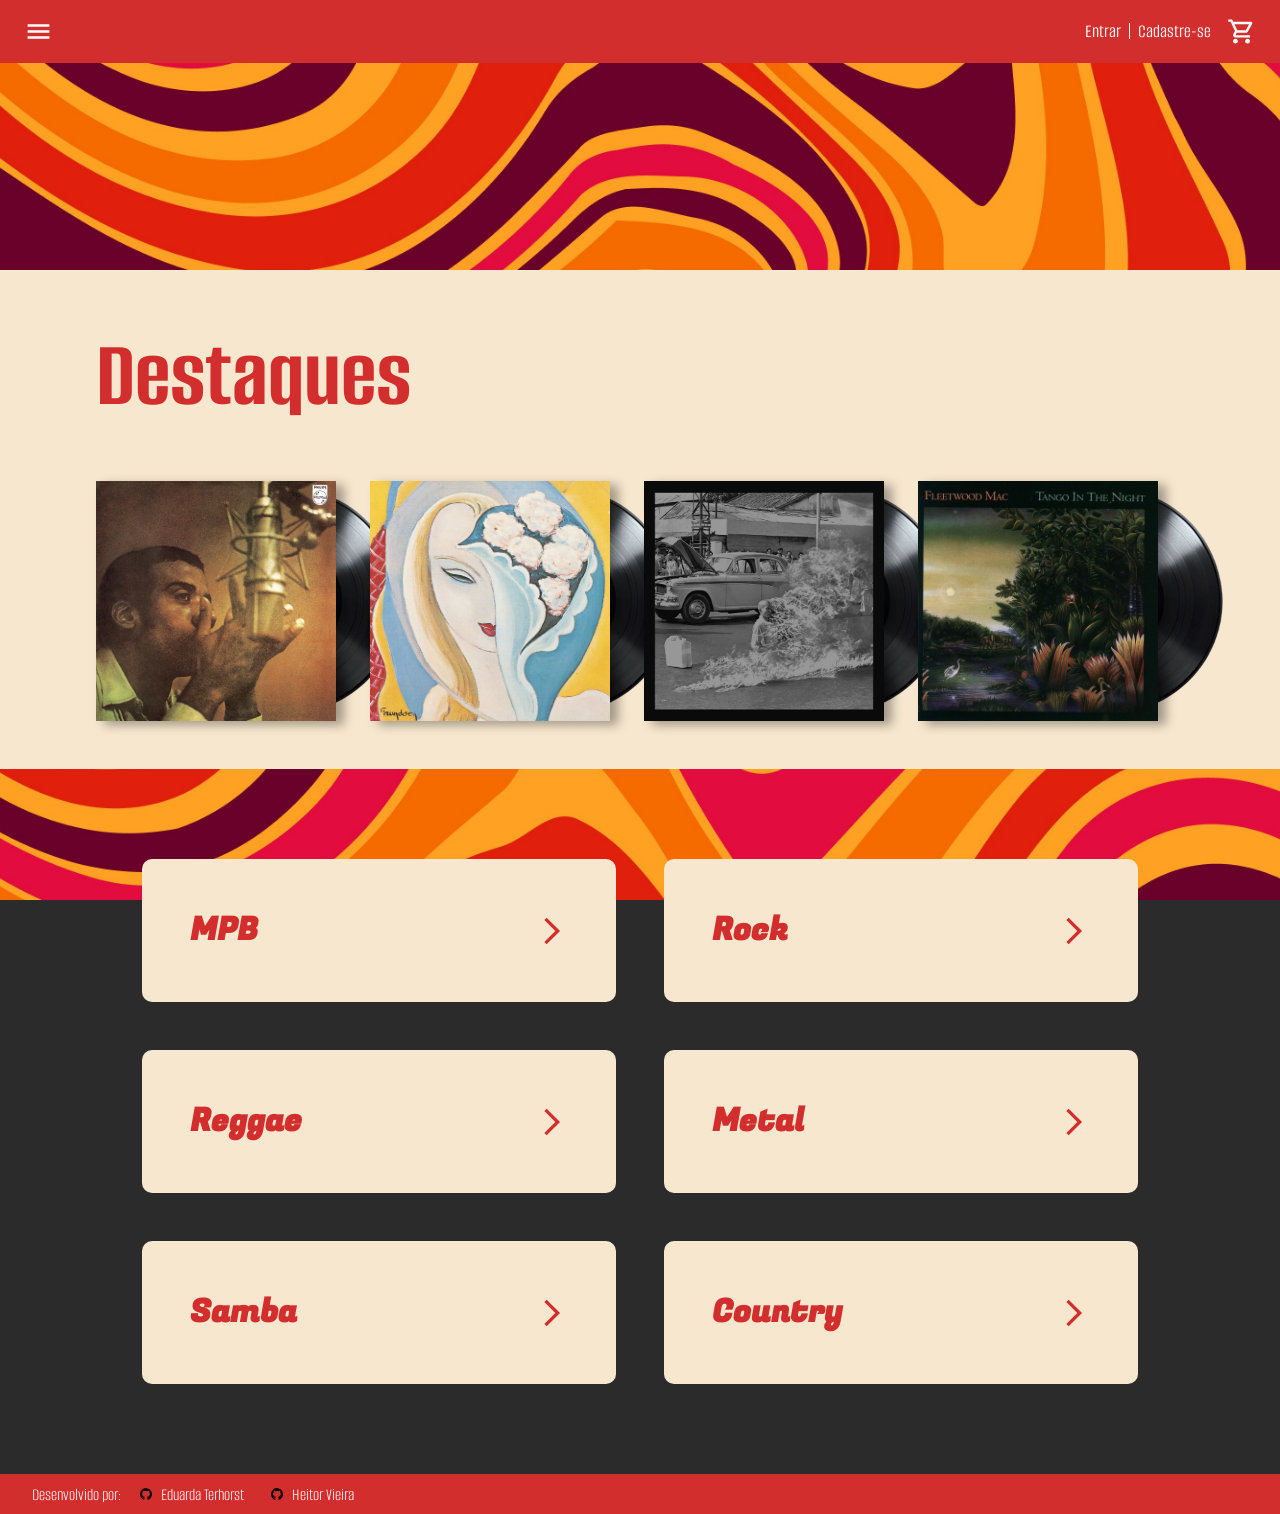
==== commit 3a860a43: "Fix: Erros de responsividade nas páginas de categoria e index" ====
--- a/index.html
+++ b/index.html
@@ -34,7 +34,7 @@
     </header>
 
     <figure class="logo">
-        <img src="" alt="Disco">
+        
     </figure>
 
     <section class="hero">
@@ -71,42 +71,42 @@
 
     <main class="categorias">
 
-        <a href="categorias.html" class="categoria">
+        <a href="categoria.html" class="categoria">
             <h1>MPB</h1>
             <svg xmlns="http://www.w3.org/2000/svg" height="24px" viewBox="0 -960 960 960">
                 <path d="m321-80-71-71 329-329-329-329 71-71 400 400L321-80Z" />
             </svg>
         </a>
 
-        <a href="categorias.html" class="categoria">
+        <a href="categoria.html" class="categoria">
             <h1>Rock</h1>
             <svg xmlns="http://www.w3.org/2000/svg" height="24px" viewBox="0 -960 960 960">
                 <path d="m321-80-71-71 329-329-329-329 71-71 400 400L321-80Z" />
             </svg>
         </a>
 
-        <a href="categorias.html" class="categoria">
+        <a href="categoria.html" class="categoria">
             <h1>Reggae</h1>
             <svg xmlns="http://www.w3.org/2000/svg" height="24px" viewBox="0 -960 960 960">
                 <path d="m321-80-71-71 329-329-329-329 71-71 400 400L321-80Z" />
             </svg>
         </a>
 
-        <a href="categorias.html" class="categoria">
+        <a href="categoria.html" class="categoria">
             <h1>Metal</h1>
             <svg xmlns="http://www.w3.org/2000/svg" height="24px" viewBox="0 -960 960 960">
                 <path d="m321-80-71-71 329-329-329-329 71-71 400 400L321-80Z" />
             </svg>
         </a>
 
-        <a href="categorias.html" class="categoria">
+        <a href="categoria.html" class="categoria">
             <h1>Samba</h1>
             <svg xmlns="http://www.w3.org/2000/svg" height="24px" viewBox="0 -960 960 960">
                 <path d="m321-80-71-71 329-329-329-329 71-71 400 400L321-80Z" />
             </svg>
         </a>
 
-        <a href="categorias.html" class="categoria">
+        <a href="categoria.html" class="categoria">
             <h1>Country</h1>
             <svg xmlns="http://www.w3.org/2000/svg" height="24px" viewBox="0 -960 960 960">
                 <path d="m321-80-71-71 329-329-329-329 71-71 400 400L321-80Z" />
--- a/css/index.css
+++ b/css/index.css
@@ -97,13 +97,13 @@
 }
 
 .hero {
-    width: 100%;
-    height: 70vh;
+    max-width: 100%;
+    height: max-content;
     display: flex;
     flex-direction: column;
     justify-content: center;
     gap: 3rem;
-    padding: 0rem 6rem;
+    padding: 3rem 6rem;
     background-color: var(--background-sand);
 }
 
@@ -114,15 +114,17 @@
 }
 
 .hero nav {
-    height: 50%;
+    height: auto;
     width: 83vw;
     display: flex;
     justify-content: space-between;
+    flex-wrap: wrap;
+    gap: 2rem;
 }
 
 .hero-disco {
     position: relative;
-    height: 100%;
+    height: 15rem;
     aspect-ratio: 1;
     display: flex;
 }
@@ -133,7 +135,7 @@
     box-shadow: 8px 4px 10px rgba(0, 0, 0, 0.35);
 }
 
-.hero-disco:hover .hero-disco-capa{
+.hero-disco:hover .hero-disco-capa {
     top: -8px;
     left: -4px;
     z-index: 4;
@@ -178,7 +180,7 @@
     text-decoration: none;
 }
 
-.categorias .categoria:hover{
+.categorias .categoria:hover {
     position: relative;
     top: -8px;
     left: -4px;
@@ -188,13 +190,13 @@
 
 .categorias .categoria h1 {
     font-family: var(--bold);
-    font-size: 4rem;
-    color: var(--main-red);
-}
-
-.categorias .categoria svg{
+    font-size: 2rem;
+    color: var(--main-red);
+}
+
+.categorias .categoria svg {
     fill: var(--main-red);
-    height: 4rem;
+    height: 2rem;
 }
 
 /*rodape*/
@@ -267,7 +269,7 @@
     display: flex;
     flex-direction: column;
     gap: 1rem;
-    padding: 1rem;
+    padding: 0.5rem;
     border-radius: 10px;
 }
 
@@ -281,7 +283,7 @@
 
 .produto .identificacao h1 {
     font-family: var(--bold);
-    font-size: 2rem;
+    font-size: 1.2rem;
     white-space: nowrap;
     overflow: hidden;
     text-overflow: ellipsis;
@@ -534,4 +536,19 @@
         width: calc(25% - (3rem * 3) / 4);
         padding: 2rem;
     }
+}
+
+@media (min-width: 768px) {
+
+    .produtos-grid .produto {
+        width: calc(25% - (3rem * 3) / 4);
+        padding: 2rem;
+    }
+}
+
+@media screen and (min-width: 768px) and (max-width: 1200px) {
+    .produtos-grid .produto {
+        width: calc(33% - (3rem * 2) / 3);
+        padding: 2rem;
+    }
 }
